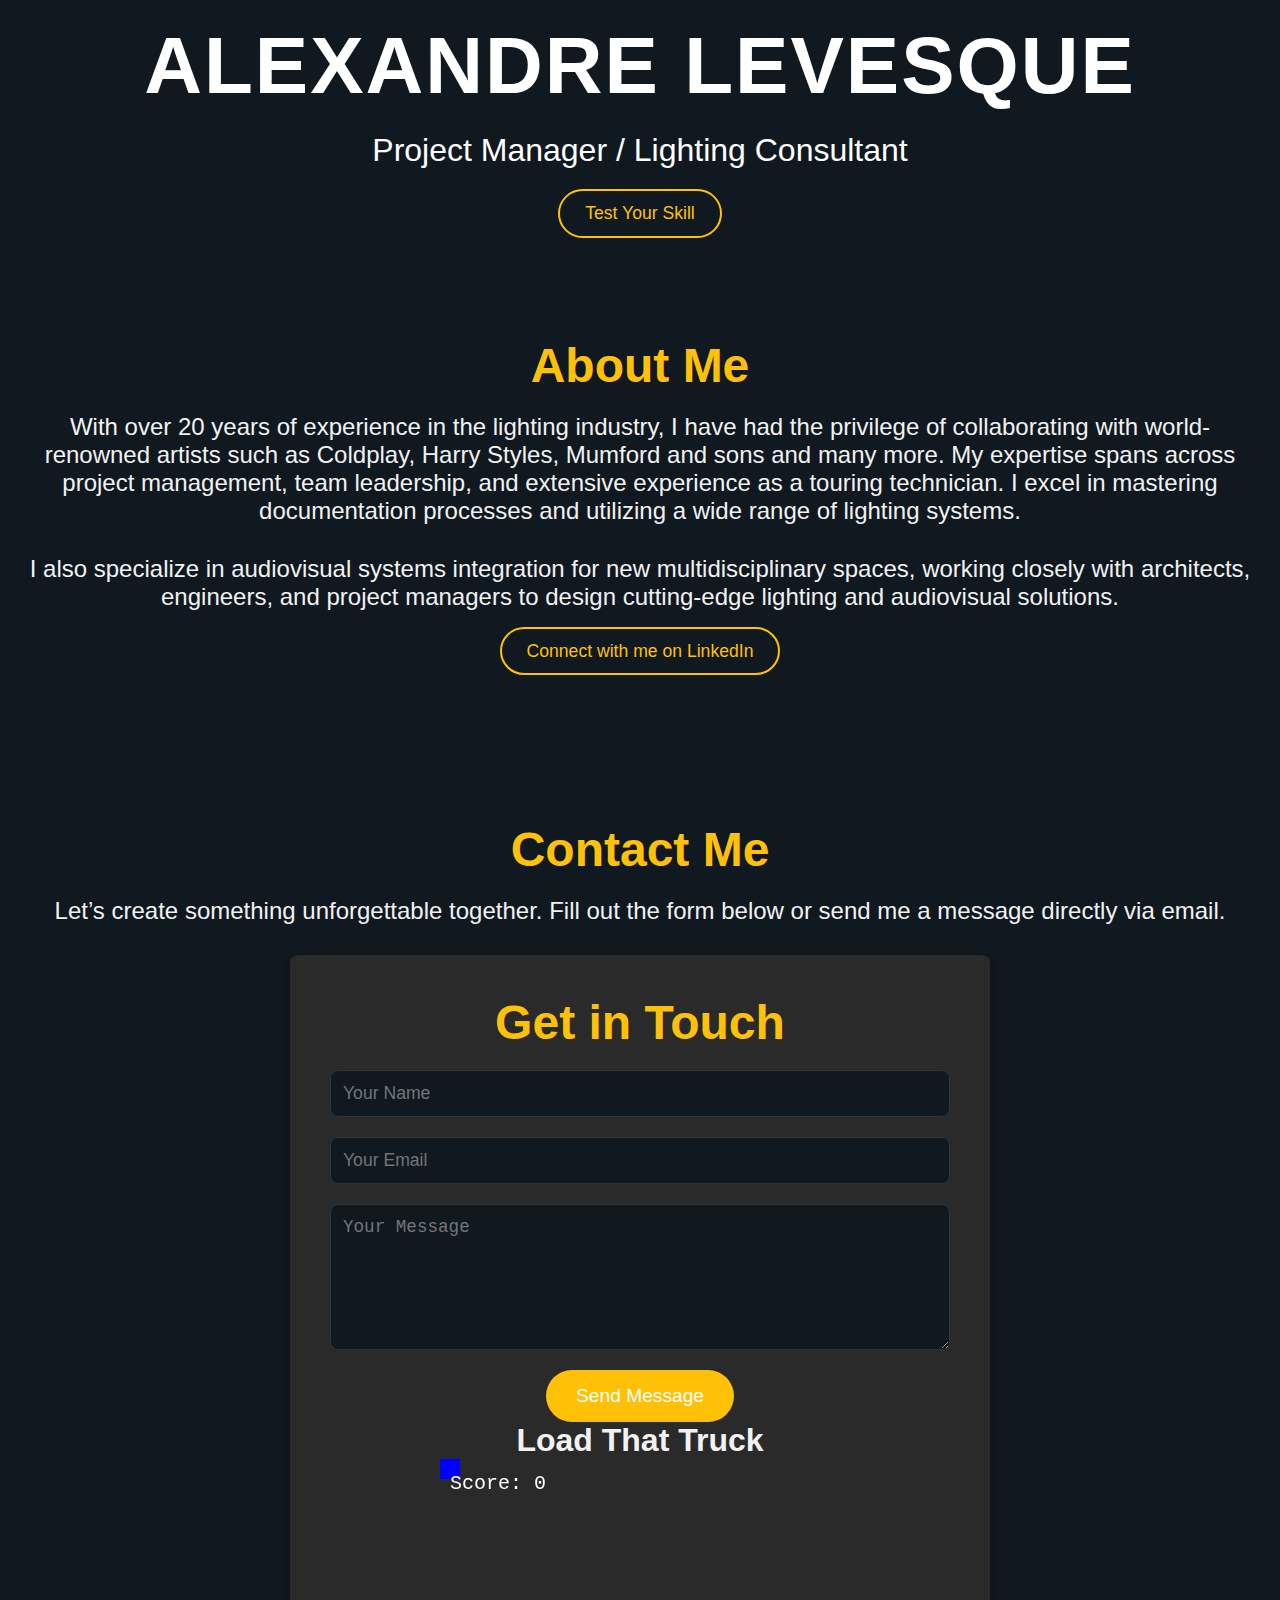
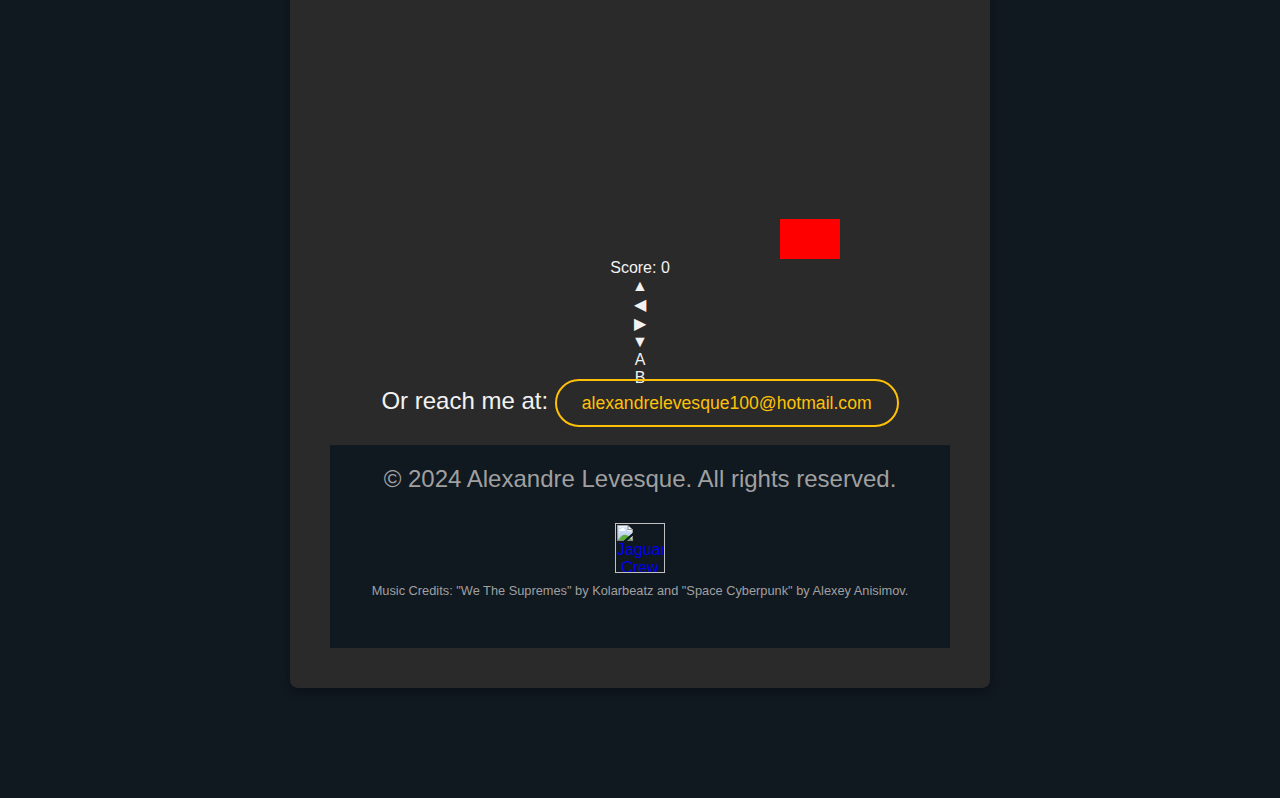
==== index.html @ d20bff7b "Update index.html" ====
<head>
    <meta charset="UTF-8">
    <meta name="viewport" content="width=device-width, initial-scale=1.0">
    <title>Alexandre Levesque - Project Manager / Lighting Consultant</title>
    <style>
        * {
            margin: 0;
            padding: 0;
            box-sizing: border-box;
        }
        body {
            font-family: 'Helvetica Neue', Arial, sans-serif;
            background-color: #101820;
            color: #F2F2F2;
            overflow-x: hidden;
            height: 100vh;
            display: flex;
            flex-direction: column;
            margin: 0;
            padding: 0;
        }
        .video-background {
            position: absolute;
            top: 0;
            left: 0;
            width: 100%;
            height: 100%;
            object-fit: cover;
            z-index: -1;
        }
        .background-shapes {
            position: absolute;
            top: 0;
            left: 0;
            width: 100%;
            height: 100%;
            z-index: -2;
            overflow: hidden;
        }
        .line {
            position: absolute;
            width: 2px;
            height: 100%;
            background-color: white;
            opacity: 0.5;
        }
        .shape {
            position: absolute;
            background-color: white;
            opacity: 0.2;
            border-radius: 50%;
            z-index: -2;
        }
        .hero {
            position: relative;
            height: 100vh;
            color: #fff;
            text-align: center;
            display: flex;
            flex-direction: column;
            justify-content: center;
            align-items: center;
            transition: opacity 1s ease;
            padding: 20px;
        }
        .hero h1 {
            font-size: 5rem;
            font-weight: bold;
            text-transform: uppercase;
            letter-spacing: 2px;
            margin-bottom: 10px;
        }
        .hero h2 {
            font-size: 2rem;
            font-weight: lighter;
            margin-top: 10px;
        }
        .hero .cta {
            margin-top: 30px;
            font-size: 1.2rem;
            text-decoration: none;
            background-color: #FFC107;
            padding: 12px 30px;
            color: white;
            border-radius: 30px;
            transition: background-color 0.3s ease;
        }
        .hero .cta:hover {
            background-color: #FFA000;
        }
        .section {
            padding: 80px 20px;
            text-align: center;
        }
        .section h3 {
            font-size: 3rem;
            margin-bottom: 20px;
            color: #FFC107;
        }
        .section p {
            font-size: 1.5rem;
            margin-bottom: 30px;
        }
        .link-button {
            font-size: 1.1rem;
            color: #FFC107;
            text-decoration: none;
            border: 2px solid #FFC107;
            padding: 12px 25px;
            border-radius: 30px;
            transition: background-color 0.3s ease;
            margin-top: 20px;
        }
        .link-button:hover {
            background-color: #FFC107;
            color: white;
        }
        .contact-form {
            background-color: #2A2A2A;
            padding: 40px;
            border-radius: 8px;
            box-shadow: 0 4px 10px rgba(0, 0, 0, 0.3);
            margin-top: 50px;
            max-width: 700px;
            margin: 30px auto;
        }
        .contact-form input, .contact-form textarea {
            width: 100%;
            padding: 12px;
            margin-bottom: 20px;
            border: 1px solid #333;
            border-radius: 8px;
            background-color: #101820;
            color: #fff;
            font-size: 1.1rem;
        }
        .contact-form button {
            background-color: #FFC107;
            color: white;
            padding: 15px 30px;
            font-size: 1.2rem;
            border: none;
            border-radius: 30px;
            cursor: pointer;
            transition: background-color 0.3s ease;
        }
        .contact-form button:hover {
            background-color: #FFA000;
        }
        footer {
            background-color: #101820;
            text-align: center;
            color: #A0A0A0;
            padding: 20px 0;
        }
        footer p {
            font-size: 1.2rem;
        }
        /* Media Queries for responsiveness */
        @media (max-width: 768px) {
            .hero h1 {
                font-size: 3rem;
            }
            .hero h2 {
                font-size: 1.5rem;
            }
            .section h3 {
                font-size: 2.5rem;
            }
            .section p {
                font-size: 1.2rem;
            }
            .link-button {
                font-size: 1rem;
                padding: 10px 20px;
            }
            .contact-form input, .contact-form textarea {
                font-size: 1rem;
                padding: 10px;
            }
            .contact-form button {
                font-size: 1rem;
                padding: 12px 25px;
            }
        }
        .bottom-right {
            position: absolute;
            bottom: 10px;
            right: 10px;
        }
    </style>
    <title>Load That Truck</title>
    <link rel="stylesheet" href="styles.css">
</head>
<body>
    <video autoplay muted loop playsinline webkit-playsinline class="video-background">
        <source src="https://i.imgur.com/KhEaosY.mp4" type="video/mp4">
        Your browser does not support the video tag.
    </video>
    <audio autoplay loop>
        <source src="We_The_Supremes_-_Kolarbeatz.mp3" type="audio/mp3">
        Your browser does not support the audio element.
    </audio>
  
    <div class="hero">
        <h1>Alexandre Levesque</h1>
        <h2>Project Manager / Lighting Consultant</h2>
       <a href="game.html" class="link-button">Test Your Skill</a>
    </div>
    <div id="about" class="section">
        <h3>About Me</h3>
        <p>With over 20 years of experience in the lighting industry, I have had the privilege of collaborating with world-renowned artists such as Coldplay, Harry Styles, Mumford and sons and many more. My expertise spans across project management, team leadership, and extensive experience as a touring technician. I excel in mastering documentation processes and utilizing a wide range of lighting systems.</p>
        <p>I also specialize in audiovisual systems integration for new multidisciplinary spaces, working closely with architects, engineers, and project managers to design cutting-edge lighting and audiovisual solutions.</p>
        <a href="https://www.linkedin.com/in/alexandre-levesque-05b12a19/" class="link-button" target="_blank">Connect with me on LinkedIn</a>
    </div>
    <div class="section">
        <h3>Contact Me</h3>
        <p>Let’s create something unforgettable together. Fill out the form below or send me a message directly via email.</p>
        <div class="contact-form">
            <h3>Get in Touch</h3>
            <form action="https://formspree.io/f/mdkkdgqp" method="POST">
                <input type="text" name="name" placeholder="Your Name" required>
                <input type="email" name="email" placeholder="Your Email" required>
                <textarea name="message" rows="6" placeholder="Your Message" required></textarea>
                <button type="submit">Send Message</button>
            </form>
    <h1>Load That Truck</h1>
    <canvas id="gameCanvas" width="400" height="400"></canvas>
    <div id="score">Score: 0</div>
    <div class="controls">
        <div class="dpad">
            <div class="dpad-up">▲</div>
            <div class="dpad-middle">
                <div class="dpad-left">◀</div>
                <div class="dpad-right">▶</div>
            </div>
            <div class="dpad-down">▼</div>
        </div>
        <div class="buttons">
            <div class="button a-button">A</div>
            <div class="button b-button">B</div>
        </div>
        <p>Or reach me at: <a href="mailto:alexandrelevesque100@hotmail.com" class="link-button" style="margin-top: 20px;">alexandrelevesque100@hotmail.com</a></p>
    </div>
    <footer>
        <p>&copy; 2024 Alexandre Levesque. All rights reserved.</p>
        <a href="https://alevesque8.wixsite.com/jaguar" target="_blank">
            <img src="https://i.imgur.com/rjl4Oe9.jpg" alt="Jaguar Crew" width="50" height="50">
        </a>
        <p style="font-size: 0.8rem; margin-top: 10px;">
            Music Credits: "We The Supremes" by Kolarbeatz and "Space Cyberpunk" by Alexey Anisimov.
        </p>
    </footer>
    <script src="script.js"></script>
</body>
</html>
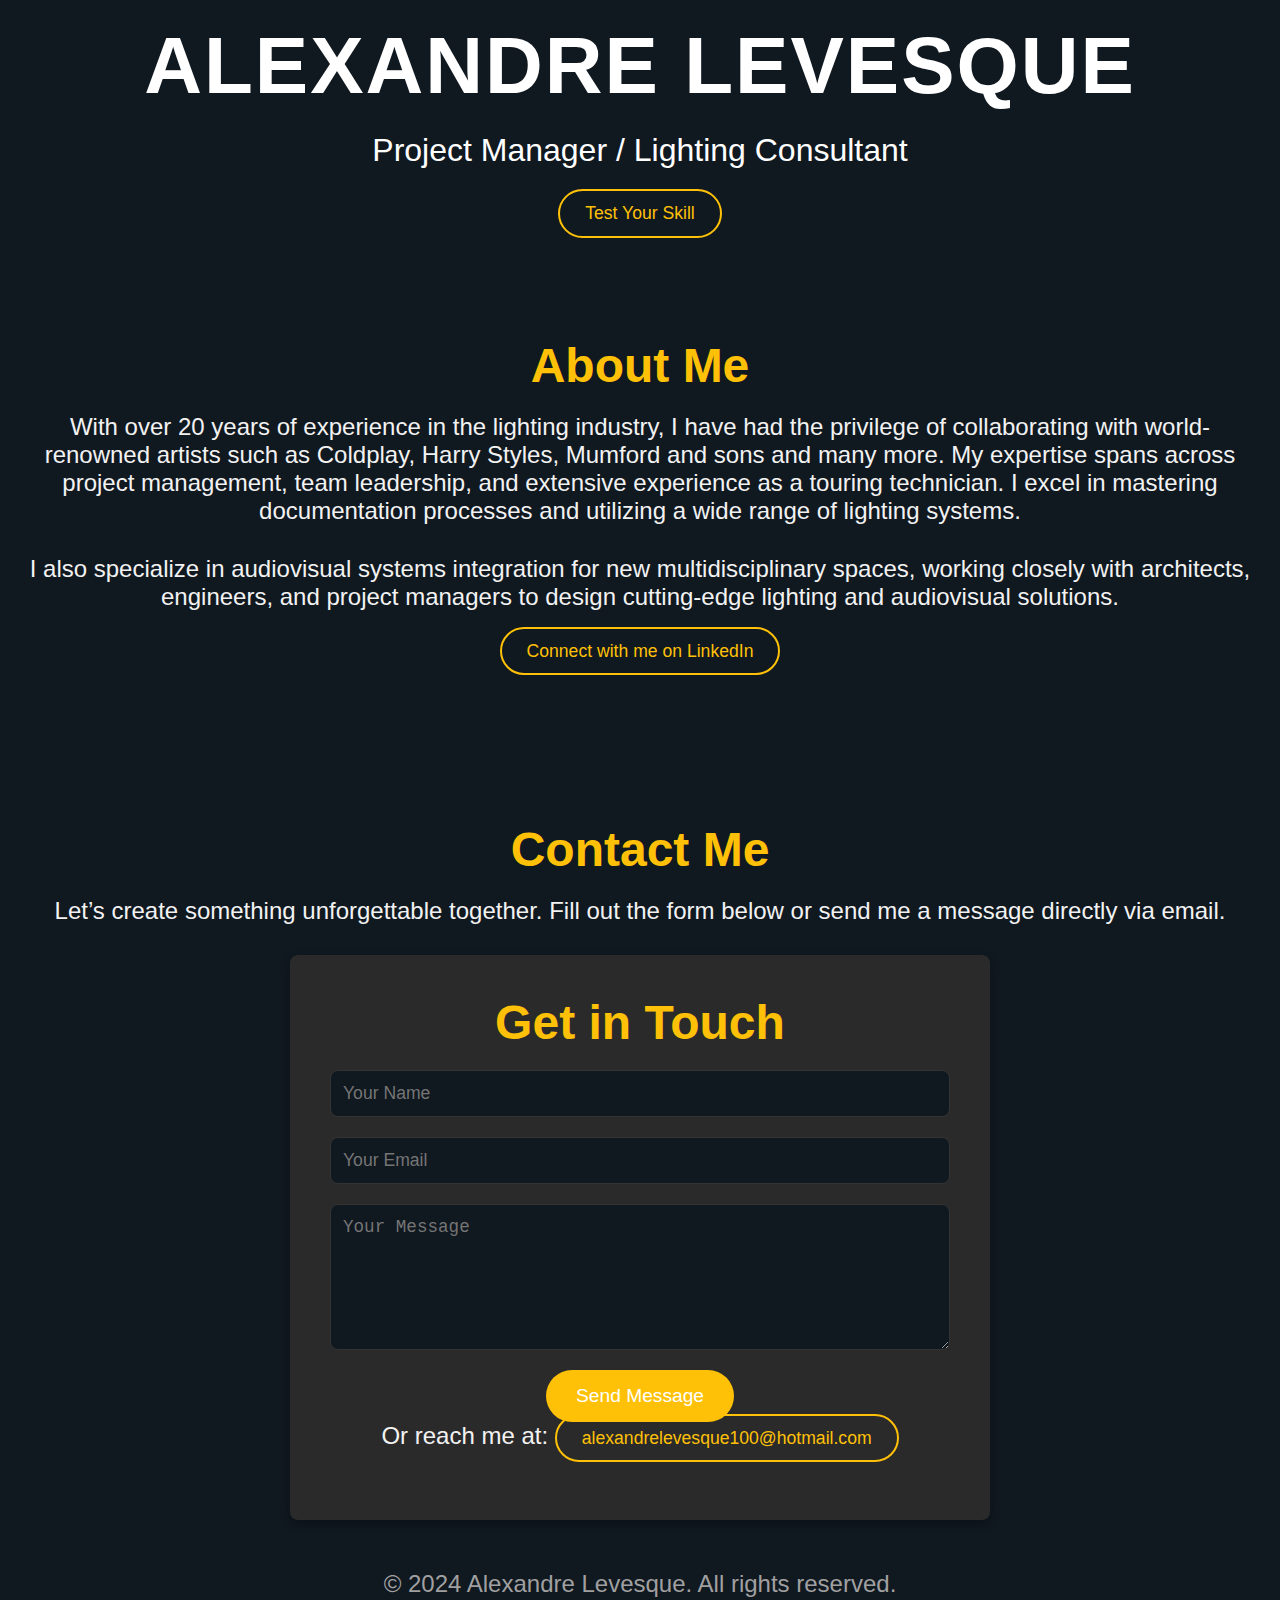
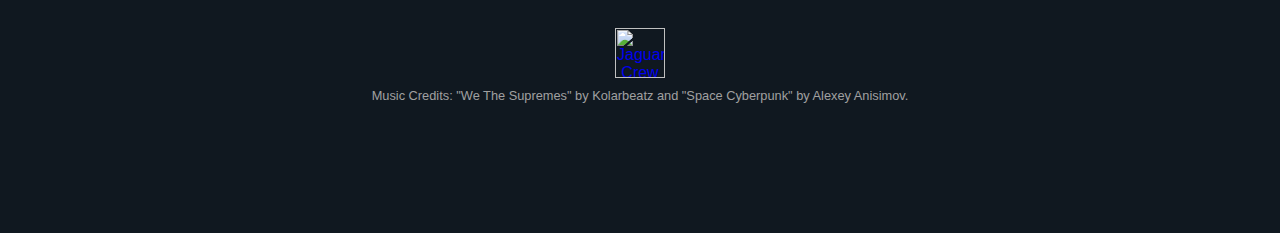
==== commit 60229e92: "Update index.html" ====
--- a/index.html
+++ b/index.html
@@ -224,22 +224,7 @@
                 <textarea name="message" rows="6" placeholder="Your Message" required></textarea>
                 <button type="submit">Send Message</button>
             </form>
-    <h1>Load That Truck</h1>
-    <canvas id="gameCanvas" width="400" height="400"></canvas>
-    <div id="score">Score: 0</div>
-    <div class="controls">
-        <div class="dpad">
-            <div class="dpad-up">▲</div>
-            <div class="dpad-middle">
-                <div class="dpad-left">◀</div>
-                <div class="dpad-right">▶</div>
-            </div>
-            <div class="dpad-down">▼</div>
-        </div>
-        <div class="buttons">
-            <div class="button a-button">A</div>
-            <div class="button b-button">B</div>
-        </div>
+    
         <p>Or reach me at: <a href="mailto:alexandrelevesque100@hotmail.com" class="link-button" style="margin-top: 20px;">alexandrelevesque100@hotmail.com</a></p>
     </div>
     <footer>
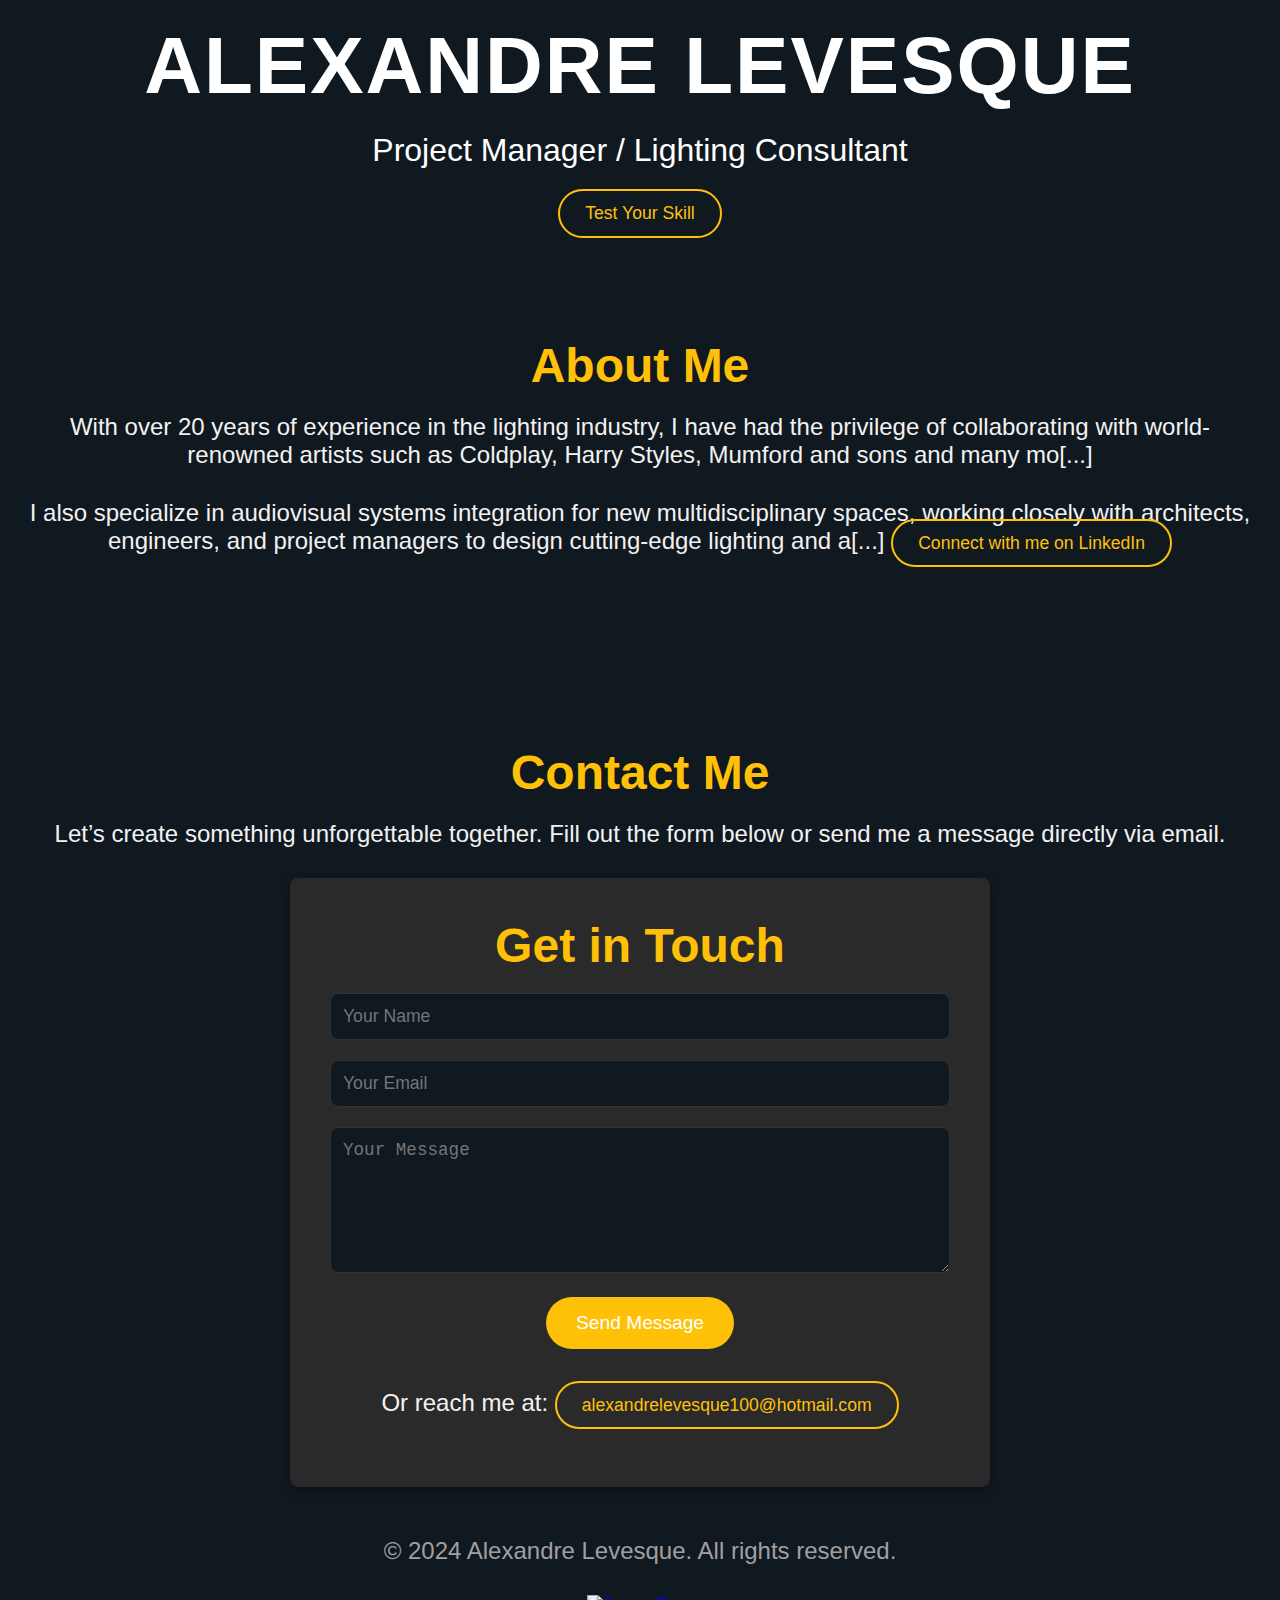
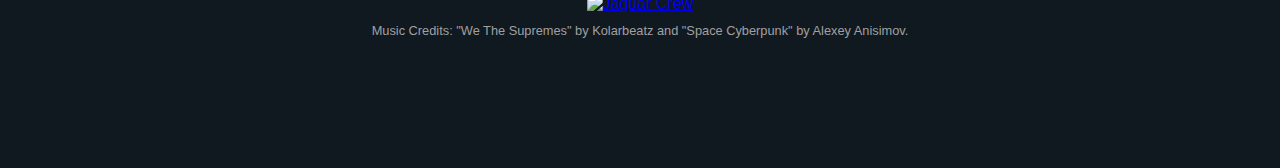
==== commit 2780e18d: "Update index.html" ====
--- a/index.html
+++ b/index.html
@@ -1,3 +1,5 @@
+<!DOCTYPE html>
+<html lang="en">
 <head>
     <meta charset="UTF-8">
     <meta name="viewport" content="width=device-width, initial-scale=1.0">
@@ -143,9 +145,13 @@
             border-radius: 30px;
             cursor: pointer;
             transition: background-color 0.3s ease;
+            margin-bottom: 20px; /* Add margin-bottom for spacing */
         }
         .contact-form button:hover {
             background-color: #FFA000;
+        }
+        .contact-form p {
+            margin-top: 20px; /* Add margin-top for spacing */
         }
         footer {
             background-color: #101820;
@@ -189,7 +195,7 @@
             right: 10px;
         }
     </style>
-    <title>Load That Truck</title>
+   
     <link rel="stylesheet" href="styles.css">
 </head>
 <body>
@@ -209,8 +215,8 @@
     </div>
     <div id="about" class="section">
         <h3>About Me</h3>
-        <p>With over 20 years of experience in the lighting industry, I have had the privilege of collaborating with world-renowned artists such as Coldplay, Harry Styles, Mumford and sons and many more. My expertise spans across project management, team leadership, and extensive experience as a touring technician. I excel in mastering documentation processes and utilizing a wide range of lighting systems.</p>
-        <p>I also specialize in audiovisual systems integration for new multidisciplinary spaces, working closely with architects, engineers, and project managers to design cutting-edge lighting and audiovisual solutions.</p>
+        <p>With over 20 years of experience in the lighting industry, I have had the privilege of collaborating with world-renowned artists such as Coldplay, Harry Styles, Mumford and sons and many mo[...]
+        <p>I also specialize in audiovisual systems integration for new multidisciplinary spaces, working closely with architects, engineers, and project managers to design cutting-edge lighting and a[...]
         <a href="https://www.linkedin.com/in/alexandre-levesque-05b12a19/" class="link-button" target="_blank">Connect with me on LinkedIn</a>
     </div>
     <div class="section">
@@ -224,7 +230,6 @@
                 <textarea name="message" rows="6" placeholder="Your Message" required></textarea>
                 <button type="submit">Send Message</button>
             </form>
-    
         <p>Or reach me at: <a href="mailto:alexandrelevesque100@hotmail.com" class="link-button" style="margin-top: 20px;">alexandrelevesque100@hotmail.com</a></p>
     </div>
     <footer>
@@ -236,6 +241,6 @@
             Music Credits: "We The Supremes" by Kolarbeatz and "Space Cyberpunk" by Alexey Anisimov.
         </p>
     </footer>
-    <script src="script.js"></script>
+   
 </body>
 </html>
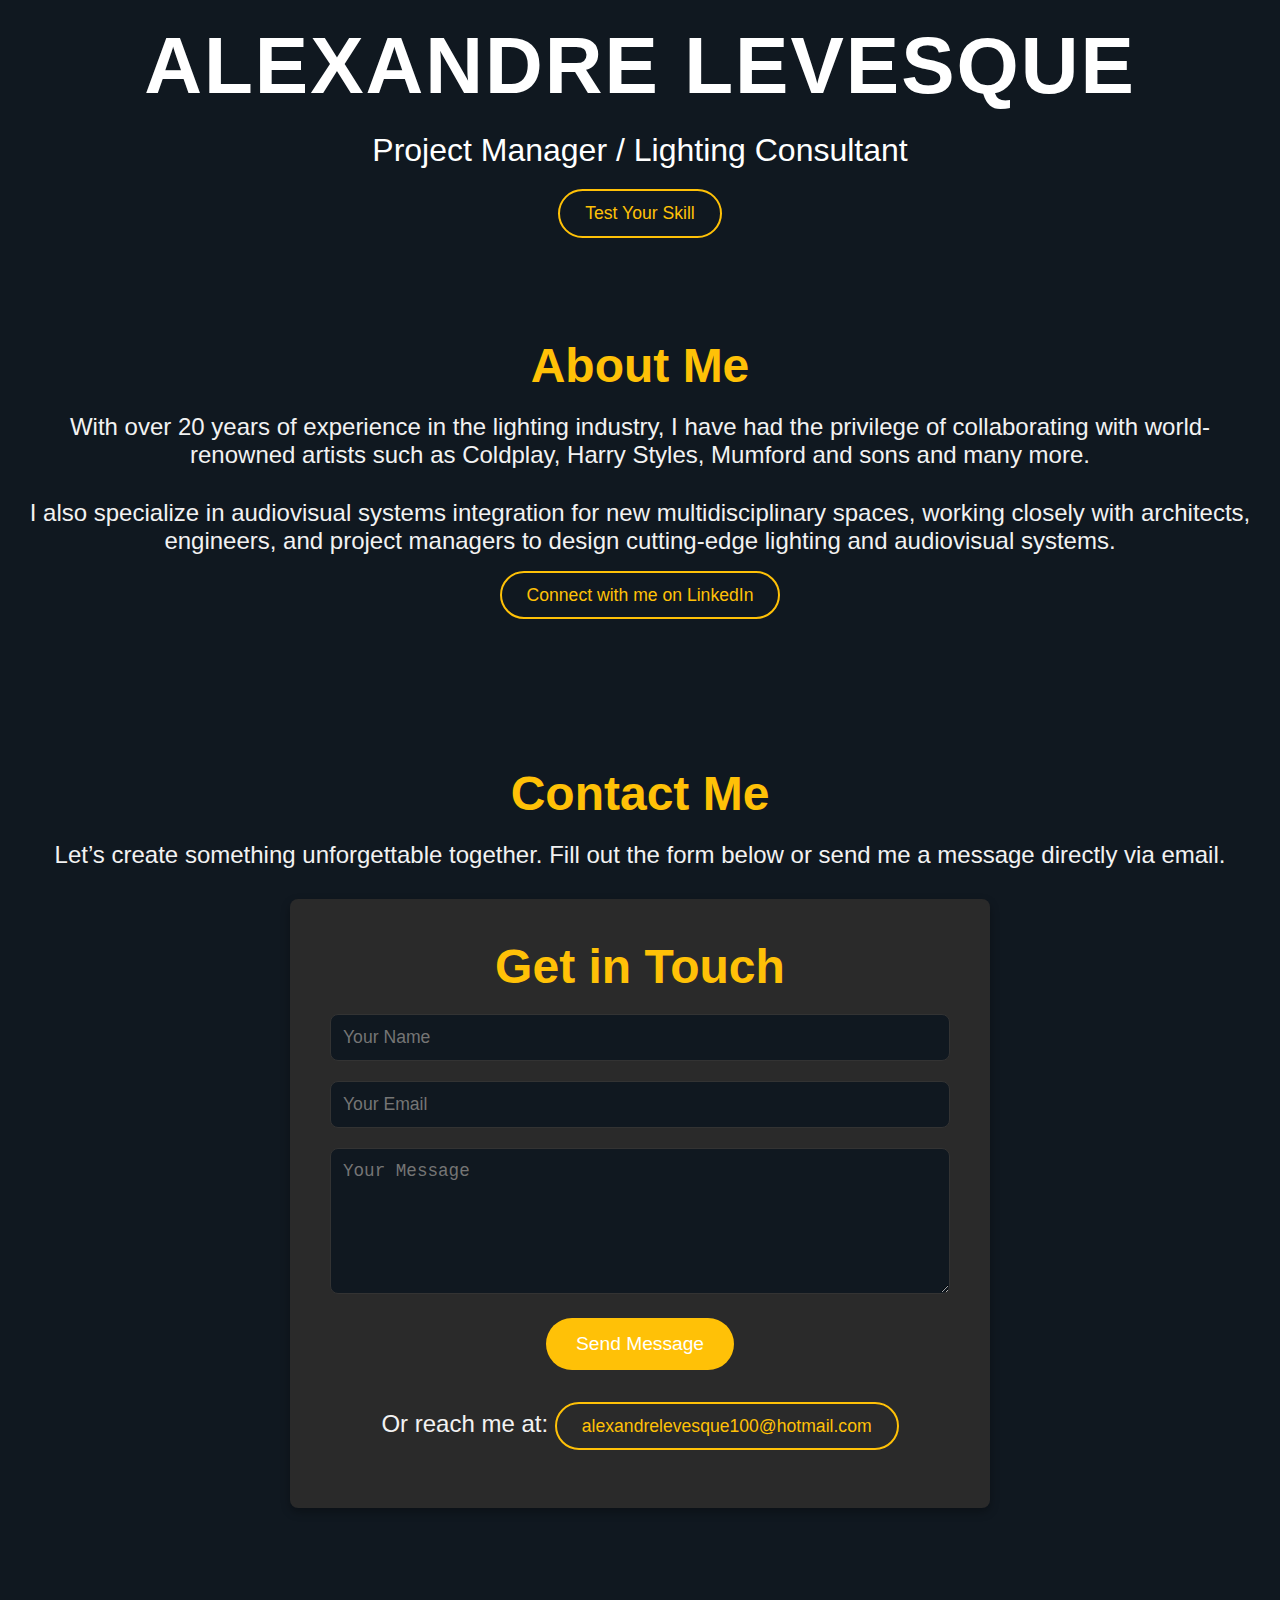
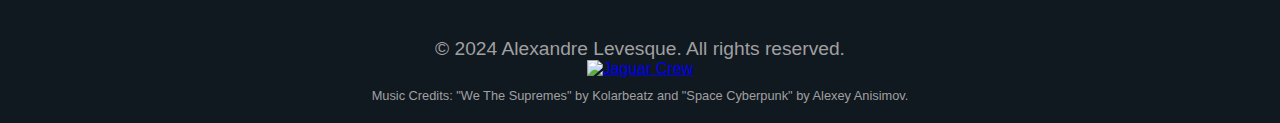
==== commit 204d3f98: "Update index.html" ====
--- a/index.html
+++ b/index.html
@@ -211,13 +211,13 @@
     <div class="hero">
         <h1>Alexandre Levesque</h1>
         <h2>Project Manager / Lighting Consultant</h2>
-       <a href="game.html" class="link-button">Test Your Skill</a>
+        <a href="game.html" class="link-button">Test Your Skill</a>
     </div>
     <div id="about" class="section">
         <h3>About Me</h3>
-        <p>With over 20 years of experience in the lighting industry, I have had the privilege of collaborating with world-renowned artists such as Coldplay, Harry Styles, Mumford and sons and many mo[...]
-        <p>I also specialize in audiovisual systems integration for new multidisciplinary spaces, working closely with architects, engineers, and project managers to design cutting-edge lighting and a[...]
-        <a href="https://www.linkedin.com/in/alexandre-levesque-05b12a19/" class="link-button" target="_blank">Connect with me on LinkedIn</a>
+        <p>With over 20 years of experience in the lighting industry, I have had the privilege of collaborating with world-renowned artists such as Coldplay, Harry Styles, Mumford and sons and many more.</p>
+        <p>I also specialize in audiovisual systems integration for new multidisciplinary spaces, working closely with architects, engineers, and project managers to design cutting-edge lighting and audiovisual systems.</p>
+        <a href="https://www.linkedin.com/in/alexandre-levesque-05b12a19/" class="link-button" target="_blank" style="margin-top: 20px;">Connect with me on LinkedIn</a>
     </div>
     <div class="section">
         <h3>Contact Me</h3>
@@ -230,7 +230,8 @@
                 <textarea name="message" rows="6" placeholder="Your Message" required></textarea>
                 <button type="submit">Send Message</button>
             </form>
-        <p>Or reach me at: <a href="mailto:alexandrelevesque100@hotmail.com" class="link-button" style="margin-top: 20px;">alexandrelevesque100@hotmail.com</a></p>
+            <p>Or reach me at: <a href="mailto:alexandrelevesque100@hotmail.com" class="link-button" style="margin-top: 20px;">alexandrelevesque100@hotmail.com</a></p>
+        </div>
     </div>
     <footer>
         <p>&copy; 2024 Alexandre Levesque. All rights reserved.</p>
@@ -241,6 +242,5 @@
             Music Credits: "We The Supremes" by Kolarbeatz and "Space Cyberpunk" by Alexey Anisimov.
         </p>
     </footer>
-   
 </body>
 </html>
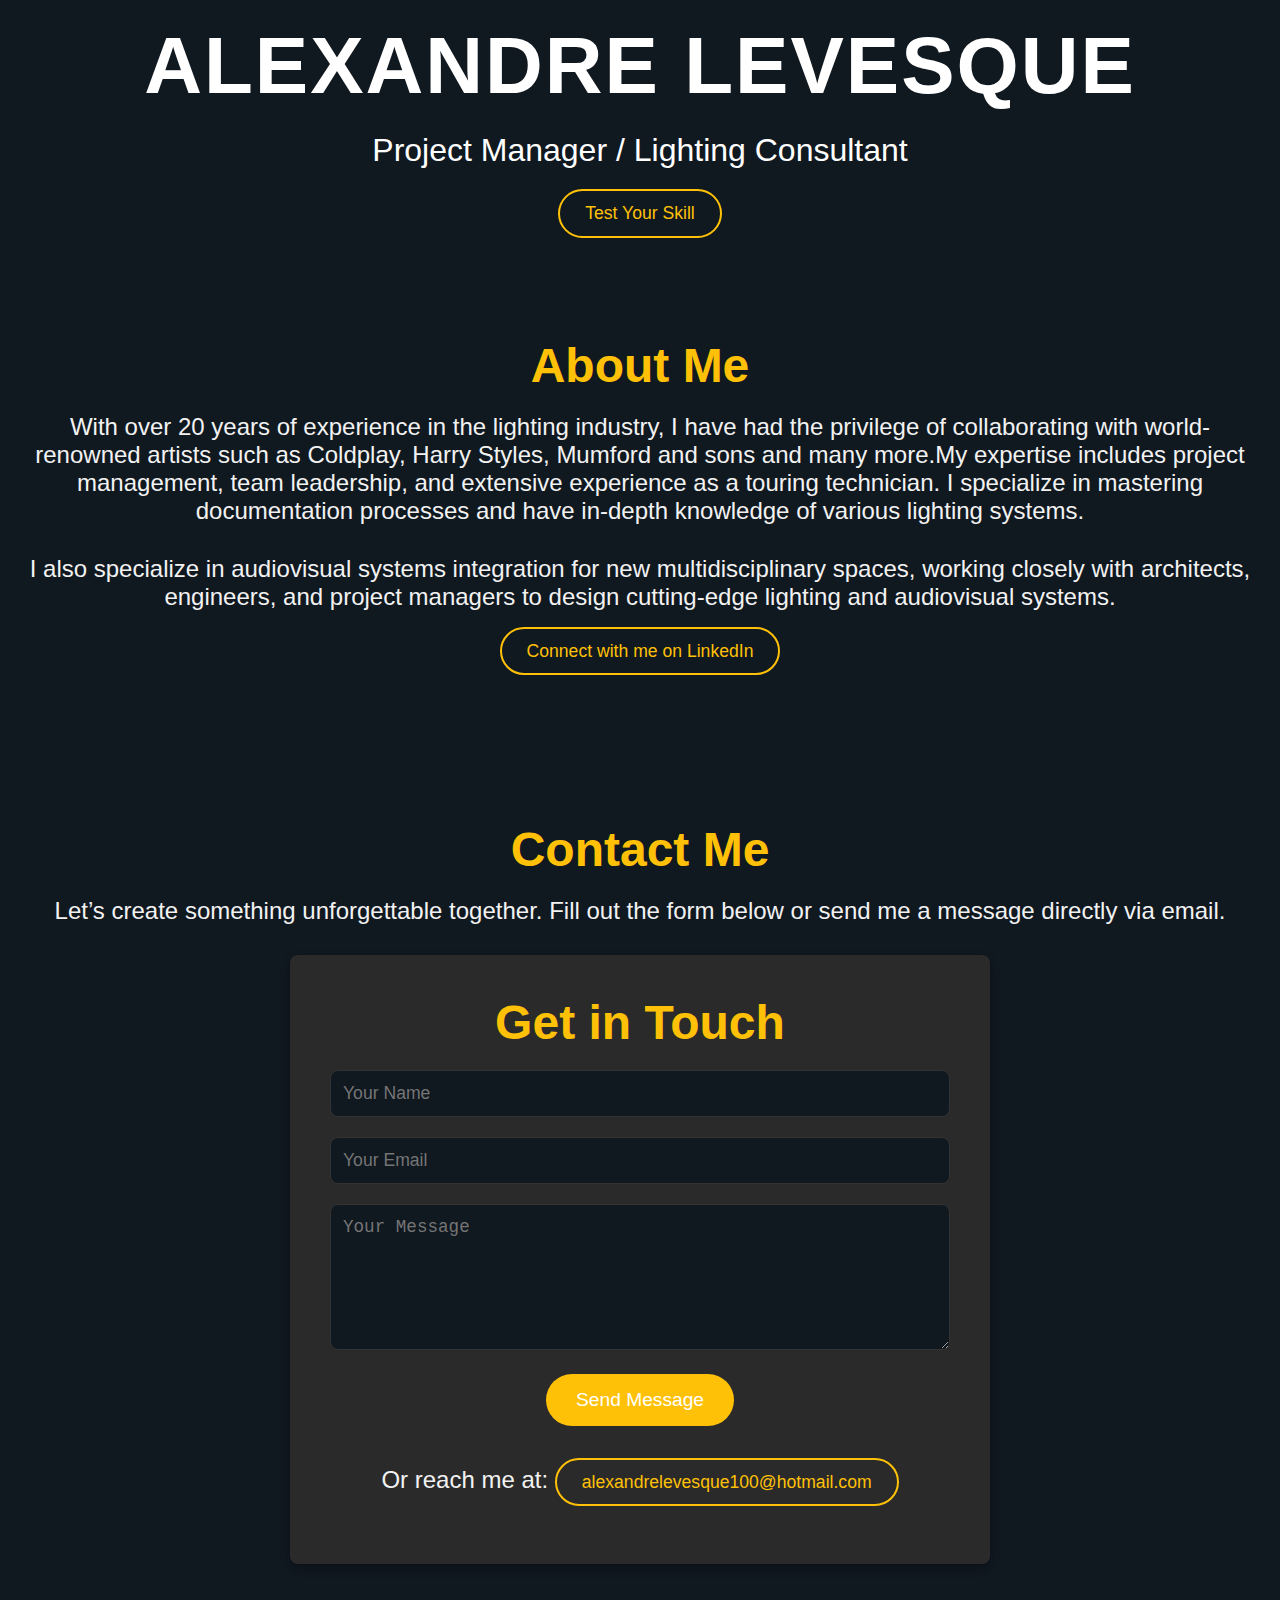
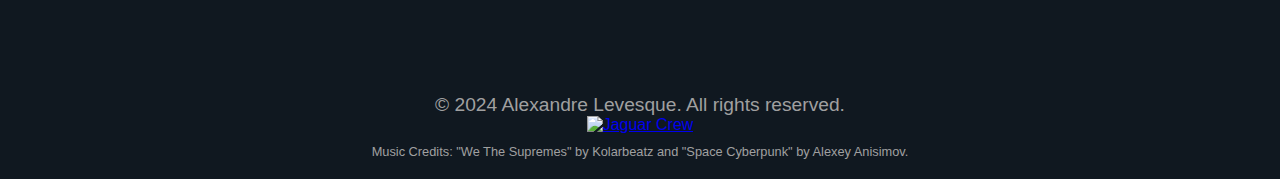
==== commit a15d063d: "Update index.html" ====
--- a/index.html
+++ b/index.html
@@ -215,7 +215,7 @@
     </div>
     <div id="about" class="section">
         <h3>About Me</h3>
-        <p>With over 20 years of experience in the lighting industry, I have had the privilege of collaborating with world-renowned artists such as Coldplay, Harry Styles, Mumford and sons and many more.</p>
+        <p>With over 20 years of experience in the lighting industry, I have had the privilege of collaborating with world-renowned artists such as Coldplay, Harry Styles, Mumford and sons and many more.My expertise includes project management, team leadership, and extensive experience as a touring technician. I specialize in mastering documentation processes and have in-depth knowledge of various lighting systems.</p>
         <p>I also specialize in audiovisual systems integration for new multidisciplinary spaces, working closely with architects, engineers, and project managers to design cutting-edge lighting and audiovisual systems.</p>
         <a href="https://www.linkedin.com/in/alexandre-levesque-05b12a19/" class="link-button" target="_blank" style="margin-top: 20px;">Connect with me on LinkedIn</a>
     </div>
